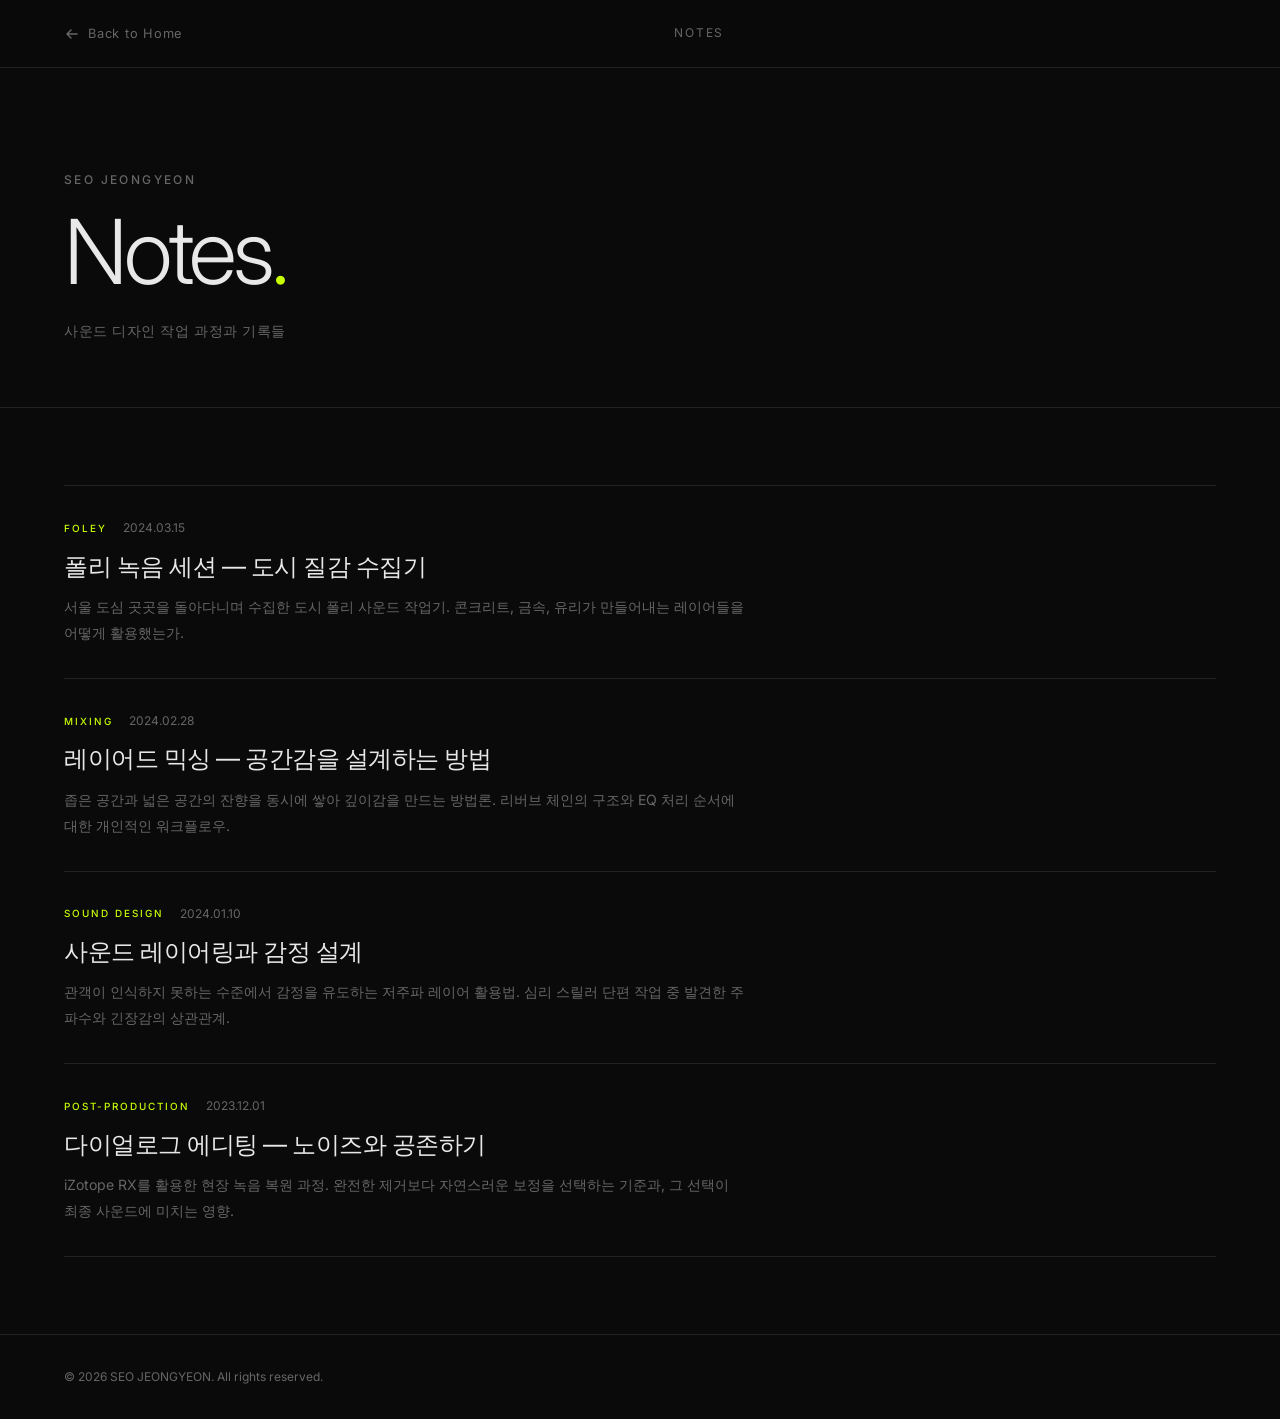
==== notes/index.html @ 38a4f03b "Add Notes section: nav link, list page, and article template Co-Authored-By: Claude Sonnet 4.6 <nore" ====
<!DOCTYPE html>
<html lang="ko">
<head>
  <meta charset="UTF-8" />
  <meta name="viewport" content="width=device-width, initial-scale=1.0" />
  <meta name="description" content="SEO JEONGYEON — 사운드 디자인 작업 일지" />
  <title>Notes — SEO JEONGYEON</title>
  <link rel="preconnect" href="https://fonts.googleapis.com" />
  <link rel="preconnect" href="https://fonts.gstatic.com" crossorigin />
  <link href="https://fonts.googleapis.com/css2?family=Inter:wght@300;400;500;600&display=swap" rel="stylesheet" />
  <link rel="stylesheet" href="../style.css" />
</head>
<body>

  <!-- ── TOP BAR ────────────────────────────────────── -->
  <header class="pd-topbar">
    <div class="pd-topbar__inner">
      <a href="../index.html" class="pd-back-btn">
        <svg width="16" height="16" viewBox="0 0 16 16" fill="none" aria-hidden="true">
          <path d="M13 8H3M7 4L3 8l4 4" stroke="currentColor" stroke-width="1.5"
                stroke-linecap="round" stroke-linejoin="round"/>
        </svg>
        Back to Home
      </a>
      <span class="pd-topbar__label">Notes</span>
      <span aria-hidden="true"></span>
    </div>
  </header>

  <main style="padding-top: var(--nav-h)">

    <!-- ── HERO ─────────────────────────────────────── -->
    <section class="cr-hero">
      <div class="container">
        <p class="cr-hero__eyebrow">SEO JEONGYEON</p>
        <h1 class="cr-hero__title">Notes<span class="accent">.</span></h1>
        <p class="cr-hero__sub">사운드 디자인 작업 과정과 기록들</p>
      </div>
    </section>

    <!-- ── NOTE LIST ─────────────────────────────────── -->
    <section class="cr-section">
      <div class="container">
        <div class="note-list">

          <a href="note-01.html" class="note-card">
            <div class="note-card__meta">
              <span class="note-card__category">Foley</span>
              <span class="note-card__date">2024.03.15</span>
            </div>
            <h2 class="note-card__title">폴리 녹음 세션 — 도시 질감 수집기</h2>
            <p class="note-card__summary">서울 도심 곳곳을 돌아다니며 수집한 도시 폴리 사운드 작업기. 콘크리트, 금속, 유리가 만들어내는 레이어들을 어떻게 활용했는가.</p>
          </a>

          <a href="note-01.html" class="note-card">
            <div class="note-card__meta">
              <span class="note-card__category">Mixing</span>
              <span class="note-card__date">2024.02.28</span>
            </div>
            <h2 class="note-card__title">레이어드 믹싱 — 공간감을 설계하는 방법</h2>
            <p class="note-card__summary">좁은 공간과 넓은 공간의 잔향을 동시에 쌓아 깊이감을 만드는 방법론. 리버브 체인의 구조와 EQ 처리 순서에 대한 개인적인 워크플로우.</p>
          </a>

          <a href="note-01.html" class="note-card">
            <div class="note-card__meta">
              <span class="note-card__category">Sound Design</span>
              <span class="note-card__date">2024.01.10</span>
            </div>
            <h2 class="note-card__title">사운드 레이어링과 감정 설계</h2>
            <p class="note-card__summary">관객이 인식하지 못하는 수준에서 감정을 유도하는 저주파 레이어 활용법. 심리 스릴러 단편 작업 중 발견한 주파수와 긴장감의 상관관계.</p>
          </a>

          <a href="note-01.html" class="note-card">
            <div class="note-card__meta">
              <span class="note-card__category">Post-production</span>
              <span class="note-card__date">2023.12.01</span>
            </div>
            <h2 class="note-card__title">다이얼로그 에디팅 — 노이즈와 공존하기</h2>
            <p class="note-card__summary">iZotope RX를 활용한 현장 녹음 복원 과정. 완전한 제거보다 자연스러운 보정을 선택하는 기준과, 그 선택이 최종 사운드에 미치는 영향.</p>
          </a>

        </div>
      </div>
    </section>

  </main>

  <!-- ── FOOTER ─────────────────────────────────────── -->
  <footer class="pd-footer">
    <div class="container">
      <p>© <span id="year"></span> SEO JEONGYEON. All rights reserved.</p>
    </div>
  </footer>

  <script>
    document.getElementById('year').textContent = new Date().getFullYear();
  </script>
</body>
</html>
---- style.css ----
/* ─────────────────────────────────────────
   DESIGN TOKENS
───────────────────────────────────────── */
:root {
  --bg:        #0a0a0a;
  --bg-2:      #111111;
  --bg-3:      #1a1a1a;
  --text:      #e8e8e8;
  --text-sub:  #666666;
  --accent:    #c8ff00;
  --border:    #222222;
  --max-w:     1280px;
  --nav-h:     68px;
  --gap:       clamp(2rem, 5vw, 4rem);

  --ease-out:  cubic-bezier(0.16, 1, 0.3, 1);
  --ease-in:   cubic-bezier(0.4, 0, 1, 1);
}

/* ─────────────────────────────────────────
   RESET & BASE
───────────────────────────────────────── */
*, *::before, *::after { box-sizing: border-box; margin: 0; padding: 0; }

html {
  scroll-behavior: smooth;
  -webkit-text-size-adjust: 100%;
}

body {
  font-family: 'Inter', system-ui, -apple-system, sans-serif;
  background: var(--bg);
  color: var(--text);
  line-height: 1.7;
  overflow-x: hidden;
}

img, video { display: block; max-width: 100%; }
a { color: inherit; text-decoration: none; }
ul, ol { list-style: none; }
button { cursor: pointer; border: none; background: none; font: inherit; color: inherit; }

/* ─────────────────────────────────────────
   UTILITY
───────────────────────────────────────── */
.container {
  width: 100%;
  max-width: var(--max-w);
  margin: 0 auto;
  padding: 0 clamp(1.5rem, 5vw, 4rem);
}

.accent { color: var(--accent); }

.section { padding: clamp(80px, 12vw, 140px) 0; }

.section-label {
  font-size: clamp(0.65rem, 1vw, 0.75rem);
  font-weight: 500;
  letter-spacing: 0.2em;
  text-transform: uppercase;
  color: var(--text-sub);
  margin-bottom: clamp(2.5rem, 5vw, 4rem);
}

.section-header {
  display: flex; align-items: baseline; justify-content: space-between;
  margin-bottom: clamp(2.5rem, 5vw, 4rem);
}

.section-header .section-label { margin-bottom: 0; }

.more-btn {
  font-size: 0.7rem; font-weight: 500; letter-spacing: 0.15em; text-transform: uppercase;
  color: var(--text-sub);
  border: 1px solid var(--border); border-radius: 2px;
  padding: 0.35rem 0.85rem;
  transition: border-color 0.25s, color 0.25s;
  white-space: nowrap;
}

.more-btn:hover { border-color: var(--accent); color: var(--accent); }

/* ─────────────────────────────────────────
   REVEAL ANIMATION
───────────────────────────────────────── */
.reveal {
  opacity: 0;
  transform: translateY(28px);
  transition: opacity 0.7s var(--ease-out), transform 0.7s var(--ease-out);
}

.reveal.is-visible {
  opacity: 1;
  transform: translateY(0);
}

.reveal:nth-child(2) { transition-delay: 0.08s; }
.reveal:nth-child(3) { transition-delay: 0.16s; }
.reveal:nth-child(4) { transition-delay: 0.24s; }

/* ─────────────────────────────────────────
   NAVIGATION
───────────────────────────────────────── */
.nav {
  position: fixed;
  top: 0; left: 0; right: 0;
  z-index: 100;
  height: var(--nav-h);
  transition: background 0.4s, border-color 0.4s;
}

.nav.scrolled {
  background: rgba(10, 10, 10, 0.88);
  backdrop-filter: blur(16px);
  -webkit-backdrop-filter: blur(16px);
  border-bottom: 1px solid var(--border);
}

.nav__inner {
  display: flex;
  align-items: center;
  justify-content: space-between;
  height: 100%;
  max-width: var(--max-w);
  margin: 0 auto;
  padding: 0 clamp(1.5rem, 5vw, 4rem);
}

.nav__logo {
  font-size: 1.1rem;
  font-weight: 600;
  letter-spacing: -0.02em;
}

.nav__links {
  display: flex;
  gap: 2.5rem;
  align-items: center;
}

.nav__link {
  font-size: 0.85rem;
  color: var(--text-sub);
  transition: color 0.25s;
  position: relative;
}

.nav__link::after {
  content: '';
  position: absolute;
  bottom: -3px; left: 0;
  width: 0; height: 1px;
  background: var(--accent);
  transition: width 0.3s var(--ease-out);
}

.nav__link:hover,
.nav__link.active { color: var(--text); }

.nav__link:hover::after,
.nav__link.active::after { width: 100%; }

.nav__link--cta {
  color: var(--accent);
  padding: 0.4rem 1rem;
  border: 1px solid var(--accent);
  border-radius: 2px;
  font-weight: 500;
  transition: background 0.25s, color 0.25s;
}

.nav__link--cta::after { display: none; }
.nav__link--cta:hover { background: var(--accent); color: var(--bg); }

.nav__burger {
  display: none;
  flex-direction: column;
  gap: 5px;
  padding: 4px;
}

.nav__burger span {
  display: block;
  width: 24px; height: 1.5px;
  background: var(--text);
  transition: transform 0.3s, opacity 0.3s;
}

.nav__burger[aria-expanded="true"] span:first-child { transform: translateY(6.5px) rotate(45deg); }
.nav__burger[aria-expanded="true"] span:last-child  { transform: translateY(-6.5px) rotate(-45deg); }

/* ─────────────────────────────────────────
   HERO
───────────────────────────────────────── */
.hero {
  position: relative;
  min-height: 100svh;
  display: flex;
  align-items: center;
  justify-content: center;
  text-align: center;
  overflow: hidden;
  padding-top: var(--nav-h);
}

.hero__grain {
  position: absolute; inset: 0; z-index: 0; pointer-events: none;
  opacity: 0.035;
  background-image: url("data:image/svg+xml,%3Csvg viewBox='0 0 512 512' xmlns='http://www.w3.org/2000/svg'%3E%3Cfilter id='noise'%3E%3CfeTurbulence type='fractalNoise' baseFrequency='0.9' numOctaves='4' stitchTiles='stitch'/%3E%3C/filter%3E%3Crect width='100%25' height='100%25' filter='url(%23noise)'/%3E%3C/svg%3E");
  background-size: 180px;
}

.hero__content {
  position: relative; z-index: 1;
  display: flex; flex-direction: column; align-items: center; gap: 1.5rem;
  padding: 0 clamp(1.5rem, 5vw, 4rem);
  max-width: 900px;
}

.hero__eyebrow {
  font-size: clamp(0.7rem, 1.2vw, 0.8rem);
  font-weight: 400; letter-spacing: 0.25em; text-transform: uppercase;
  color: var(--text-sub);
}

.hero__name {
  font-size: clamp(3.5rem, 9vw, 9rem);
  font-weight: 300; letter-spacing: -0.04em; line-height: 1;
}

.hero__tagline {
  font-size: clamp(1rem, 2vw, 1.25rem);
  font-weight: 300; color: var(--text-sub); min-height: 2em;
}

.cursor {
  display: inline-block; color: var(--accent);
  animation: blink 1s step-end infinite;
}

@keyframes blink {
  0%, 100% { opacity: 1; }
  50%       { opacity: 0; }
}

.hero__actions {
  display: flex; align-items: center; gap: 1.5rem;
  margin-top: 0.5rem; flex-wrap: wrap; justify-content: center;
}

.hero__cta {
  display: inline-flex; align-items: center; gap: 0.5rem;
  font-size: 0.85rem; font-weight: 500; letter-spacing: 0.05em; text-transform: uppercase;
  color: var(--text-sub);
  border-bottom: 1px solid var(--border); padding-bottom: 0.25rem;
  transition: color 0.25s, border-color 0.25s;
}

.hero__cta:hover { color: var(--accent); border-color: var(--accent); }

.hero__audio-toggle {
  display: inline-flex; align-items: center; gap: 0.45rem;
  font-size: 0.75rem; font-weight: 400; letter-spacing: 0.1em; text-transform: uppercase;
  color: var(--text-sub); opacity: 0.55;
  transition: opacity 0.25s, color 0.25s;
}

.hero__audio-toggle:hover { opacity: 1; }
.hero__audio-toggle.is-on  { opacity: 1; color: var(--accent); }

.hero__scroll-hint {
  position: absolute; bottom: 2.5rem; left: 50%; transform: translateX(-50%);
  display: flex; flex-direction: column; align-items: center; gap: 0.5rem;
  opacity: 0;
  animation: fadeInDelay 1.8s var(--ease-out) forwards;
}

.hero__scroll-hint span { font-size: 0.6rem; letter-spacing: 0.2em; text-transform: uppercase; }

.hero__scroll-line {
  width: 1px; height: 48px; background: var(--text-sub);
  transform-origin: top;
  animation: grow 1.4s var(--ease-out) 0.6s both;
}

@keyframes grow { from { transform: scaleY(0); } to { transform: scaleY(1); } }
@keyframes fadeInDelay { from { opacity: 0; } to { opacity: 0.3; } }

/* ─────────────────────────────────────────
   SHOWREEL
───────────────────────────────────────── */
.showreel__wrap {
  position: relative; width: 100%; aspect-ratio: 16/9;
  background: var(--bg-3); border: 1px solid var(--border); border-radius: 2px;
  overflow: hidden;
}

.showreel__wrap iframe { width: 100%; height: 100%; border: none; display: block; }

.showreel__placeholder {
  position: absolute; inset: 0;
  display: flex; flex-direction: column;
  align-items: center; justify-content: center; gap: 1.5rem;
}

.showreel__waveform {
  display: flex; align-items: center; gap: 4px; height: 60px;
}

.showreel__waveform span {
  display: block; width: 3px; border-radius: 2px;
  background: var(--border);
  animation: wave 1.6s ease-in-out infinite;
}

.showreel__waveform span:nth-child(1)  { height: 20px; animation-delay: 0.00s; }
.showreel__waveform span:nth-child(2)  { height: 34px; animation-delay: 0.10s; }
.showreel__waveform span:nth-child(3)  { height: 48px; animation-delay: 0.20s; }
.showreel__waveform span:nth-child(4)  { height: 38px; animation-delay: 0.05s; }
.showreel__waveform span:nth-child(5)  { height: 56px; animation-delay: 0.15s; }
.showreel__waveform span:nth-child(6)  { height: 44px; animation-delay: 0.30s; }
.showreel__waveform span:nth-child(7)  { height: 60px; animation-delay: 0.25s; }
.showreel__waveform span:nth-child(8)  { height: 52px; animation-delay: 0.10s; }
.showreel__waveform span:nth-child(9)  { height: 60px; animation-delay: 0.35s; }
.showreel__waveform span:nth-child(10) { height: 42px; animation-delay: 0.05s; }
.showreel__waveform span:nth-child(11) { height: 56px; animation-delay: 0.20s; }
.showreel__waveform span:nth-child(12) { height: 38px; animation-delay: 0.30s; }
.showreel__waveform span:nth-child(13) { height: 48px; animation-delay: 0.15s; }
.showreel__waveform span:nth-child(14) { height: 28px; animation-delay: 0.10s; }
.showreel__waveform span:nth-child(15) { height: 18px; animation-delay: 0.00s; }

.showreel__play-btn {
  width: 64px; height: 64px; border-radius: 50%;
  border: 1px solid var(--border);
  display: flex; align-items: center; justify-content: center;
  color: var(--text-sub);
  transition: border-color 0.3s, color 0.3s;
  cursor: default;
}

.showreel__title {
  font-size: 0.85rem; font-weight: 500; letter-spacing: 0.12em; text-transform: uppercase;
  color: var(--text-sub);
}

.showreel__sub {
  font-size: 0.7rem; letter-spacing: 0.06em; color: var(--border);
}

/* ─────────────────────────────────────────
   WORK (카테고리 필터 + 그리드)
───────────────────────────────────────── */
.work__filters {
  display: flex; flex-wrap: wrap; gap: 0.5rem;
  margin-bottom: clamp(2rem, 4vw, 3rem);
}

.filter-btn {
  font-size: 0.7rem; font-weight: 500; letter-spacing: 0.12em; text-transform: uppercase;
  color: var(--text-sub);
  border: 1px solid var(--border); border-radius: 2px;
  padding: 0.45rem 1rem;
  transition: border-color 0.25s, color 0.25s, background 0.25s;
}

.filter-btn:hover { border-color: #444; color: var(--text); }

.filter-btn.active {
  border-color: var(--accent); color: var(--accent);
  background: rgba(200, 255, 0, 0.06);
}

.work__grid {
  display: grid;
  grid-template-columns: repeat(auto-fill, minmax(min(380px, 100%), 1fr));
  gap: 2px;
}

/* ─────────────────────────────────────────
   ABOUT
───────────────────────────────────────── */
.about__grid {
  display: grid; grid-template-columns: 1fr 1fr;
  gap: var(--gap); align-items: start;
}

.about__text { display: flex; flex-direction: column; gap: 1.5rem; }

.about__body {
  font-size: clamp(1rem, 1.5vw, 1.15rem);
  font-weight: 300; line-height: 1.8;
}

.about__tags { display: flex; flex-wrap: wrap; gap: 0.5rem; }

.about__tags li {
  font-size: 0.75rem; font-weight: 400; letter-spacing: 0.08em; text-transform: uppercase;
  color: var(--text-sub); border: 1px solid var(--border); border-radius: 2px;
  padding: 0.3rem 0.75rem;
  transition: border-color 0.25s, color 0.25s;
}

.about__tags li:hover { border-color: var(--accent); color: var(--accent); }

.about__image-wrap { position: sticky; top: calc(var(--nav-h) + 2rem); }

/* ── Skills ────────────────────────────── */
.skills {
  margin-top: clamp(3rem, 6vw, 5rem);
  padding-top: clamp(2rem, 4vw, 3rem);
  border-top: 1px solid var(--border);
}

.skills__heading {
  font-size: clamp(0.65rem, 1vw, 0.75rem);
  font-weight: 500; letter-spacing: 0.2em; text-transform: uppercase;
  color: var(--text-sub); margin-bottom: 2rem;
}

.skills__grid {
  display: grid;
  grid-template-columns: repeat(auto-fill, minmax(180px, 1fr));
  gap: clamp(1.5rem, 3vw, 2.5rem);
}

.skills__group { display: flex; flex-direction: column; gap: 0.75rem; }

.skills__label {
  font-size: 0.65rem; font-weight: 600; letter-spacing: 0.2em; text-transform: uppercase;
  color: var(--accent);
}

.skills__list { display: flex; flex-direction: column; gap: 0.4rem; }

.skills__list li { font-size: 0.85rem; color: var(--text-sub); }

/* ── Career ────────────────────────────── */
.career {
  margin-top: clamp(2.5rem, 5vw, 4rem);
  padding-top: clamp(2rem, 4vw, 3rem);
  border-top: 1px solid var(--border);
}

.career__heading {
  font-size: clamp(0.65rem, 1vw, 0.75rem);
  font-weight: 500; letter-spacing: 0.2em; text-transform: uppercase;
  color: var(--text-sub); margin-bottom: 2rem;
}

.career__list { display: flex; flex-direction: column; }

.career__item {
  display: grid; grid-template-columns: 80px 1fr;
  gap: 2rem; padding: 1.5rem 0;
  border-bottom: 1px solid var(--border); align-items: start;
}

.career__item:first-child { border-top: 1px solid var(--border); }

.career__year {
  font-size: 0.8rem; font-weight: 400; color: var(--text-sub);
  letter-spacing: 0.04em; padding-top: 0.1em;
}

.career__title { font-size: 0.95rem; font-weight: 500; margin-bottom: 0.25rem; }
.career__org   { font-size: 0.8rem; color: var(--text-sub); }

.about__image-placeholder {
  aspect-ratio: 3/4; background: var(--bg-3); border: 1px solid var(--border); border-radius: 2px;
  display: flex; align-items: center; justify-content: center;
}

/* ─────────────────────────────────────────
   PROCESS
───────────────────────────────────────── */
.process { background: var(--bg-2); }

.process__list { display: flex; flex-direction: column; }

.process__item {
  display: grid; grid-template-columns: 80px 1fr;
  gap: 2rem; padding: 2.5rem 0;
  border-bottom: 1px solid var(--border); align-items: start;
  transition: background 0.3s;
}

.process__item:first-child { border-top: 1px solid var(--border); }
.process__item:hover { background: rgba(200, 255, 0, 0.02); }

.process__num {
  font-size: clamp(2rem, 4vw, 3rem); font-weight: 300;
  color: var(--border); line-height: 1; letter-spacing: -0.02em;
  transition: color 0.3s; padding-top: 0.1em;
}

.process__item:hover .process__num { color: var(--accent); }

.process__title { font-size: clamp(1rem, 2vw, 1.25rem); font-weight: 500; margin-bottom: 0.75rem; }
.process__desc  { font-size: 0.9rem; color: var(--text-sub); line-height: 1.8; max-width: 560px; }

/* ─────────────────────────────────────────
   PROJECTS (INDEX)
───────────────────────────────────────── */
.projects__grid {
  display: grid;
  grid-template-columns: repeat(auto-fill, minmax(min(380px, 100%), 1fr));
  gap: 2px;
}

/* Card link wrapper */
.project-card-link {
  display: block;
  text-decoration: none;
  color: inherit;
  outline-offset: 4px;
}

.project-card-link:focus-visible { outline: 2px solid var(--accent); }

.project-card {
  background: var(--bg-3);
  overflow: hidden;
  display: flex; flex-direction: column;
  height: 100%;
  transition: transform 0.4s var(--ease-out);
}

.project-card-link:hover .project-card { transform: translateY(-4px); }

.project-card__media {
  position: relative; aspect-ratio: 16/9; overflow: hidden; background: var(--bg-3);
}

.project-card__video {
  width: 100%; height: 100%; object-fit: cover;
  transition: transform 0.6s var(--ease-out);
}

.project-card-link:hover .project-card__video { transform: scale(1.04); }

.project-card__fallback {
  position: absolute; inset: 0;
  display: flex; align-items: center; justify-content: center;
  background: var(--bg-3);
}

.project-card__overlay {
  position: absolute; inset: 0;
  display: flex; align-items: center; justify-content: center;
  background: rgba(0, 0, 0, 0.5);
  opacity: 0; transition: opacity 0.3s;
}

.project-card-link:hover .project-card__overlay { opacity: 1; }

.project-card__view-label {
  display: inline-flex; align-items: center; gap: 0.5rem;
  font-size: 0.75rem; font-weight: 600; letter-spacing: 0.12em; text-transform: uppercase;
  color: var(--accent);
  border: 1px solid var(--accent); padding: 0.6rem 1.2rem; border-radius: 2px;
}

.project-card__info {
  padding: 1.5rem;
  display: flex; flex-direction: column; gap: 0.5rem;
  border: 1px solid var(--border); border-top: none;
  flex: 1;
}

.project-card__meta { display: flex; justify-content: space-between; align-items: center; }

.project-card__category {
  font-size: 0.65rem; font-weight: 500; letter-spacing: 0.18em; text-transform: uppercase;
  color: var(--accent);
}

.project-card__year { font-size: 0.75rem; color: var(--text-sub); }

.project-card__title { font-size: clamp(1.1rem, 2vw, 1.35rem); font-weight: 500; letter-spacing: -0.01em; }
.project-card__role  { font-size: 0.68rem; font-weight: 500; letter-spacing: 0.1em; text-transform: uppercase; color: var(--text-sub); }
.project-card__desc  { font-size: 0.85rem; color: var(--text-sub); line-height: 1.7; }

/* ─────────────────────────────────────────
   CONTACT
───────────────────────────────────────── */
.contact { background: var(--bg-2); }

.contact__inner { display: flex; flex-direction: column; gap: 3rem; max-width: 720px; }

.contact__heading {
  font-size: clamp(2.5rem, 6vw, 5.5rem);
  font-weight: 300; letter-spacing: -0.03em; line-height: 1.1;
}

.contact__links { display: flex; gap: 2rem; flex-wrap: wrap; }

.contact__link {
  display: inline-flex; align-items: center; gap: 0.6rem;
  font-size: 0.9rem; color: var(--text-sub);
  border-bottom: 1px solid var(--border); padding-bottom: 0.25rem;
  transition: color 0.25s, border-color 0.25s;
}

.contact__link:hover { color: var(--accent); border-color: var(--accent); }

/* ─────────────────────────────────────────
   FOOTER
───────────────────────────────────────── */
.footer { padding: 2rem 0; border-top: 1px solid var(--border); }
.footer p { font-size: 0.75rem; color: var(--text-sub); letter-spacing: 0.04em; }

/* ═════════════════════════════════════════
   PROJECT DETAIL PAGE STYLES
   (프로젝트 상세 페이지 전용 스타일)
═════════════════════════════════════════ */

/* ── Detail: Back nav bar ─────────────── */
.pd-topbar {
  position: fixed;
  top: 0; left: 0; right: 0;
  z-index: 100;
  height: var(--nav-h);
  background: rgba(10, 10, 10, 0.88);
  backdrop-filter: blur(16px);
  -webkit-backdrop-filter: blur(16px);
  border-bottom: 1px solid var(--border);
}

.pd-topbar__inner {
  display: flex; align-items: center; justify-content: space-between;
  height: 100%;
  max-width: var(--max-w);
  margin: 0 auto;
  padding: 0 clamp(1.5rem, 5vw, 4rem);
}

.pd-back-btn {
  display: inline-flex; align-items: center; gap: 0.5rem;
  font-size: 0.8rem; font-weight: 400; letter-spacing: 0.06em;
  color: var(--text-sub);
  transition: color 0.25s;
}

.pd-back-btn:hover { color: var(--text); }

.pd-back-btn svg { transition: transform 0.25s var(--ease-out); }
.pd-back-btn:hover svg { transform: translateX(-3px); }

.pd-topbar__label {
  font-size: 0.75rem; letter-spacing: 0.15em; text-transform: uppercase;
  color: var(--text-sub);
}

.pd-close-btn {
  font-size: 0.8rem; letter-spacing: 0.06em;
  color: var(--text-sub);
  transition: color 0.25s;
}

.pd-close-btn:hover { color: var(--accent); }

/* ── Detail: Hero ─────────────────────── */
.pd-hero {
  padding-top: var(--nav-h);
  min-height: 80svh;
  display: grid;
  grid-template-rows: 1fr auto;
  position: relative;
}

.pd-hero__media {
  position: relative;
  aspect-ratio: 21/9;
  background: var(--bg-3);
  overflow: hidden;
}

@media (max-width: 768px) {
  .pd-hero__media { aspect-ratio: 16/9; }
}

.pd-hero__video {
  width: 100%; height: 100%; object-fit: cover;
  opacity: 0.7;
}

.pd-hero__media-placeholder {
  position: absolute; inset: 0;
  display: flex; align-items: center; justify-content: center;
  background: var(--bg-3);
}

.pd-hero__waveform {
  display: flex; align-items: center; gap: 4px; height: 60px;
}

.pd-hero__waveform span {
  display: block; width: 3px; border-radius: 2px;
  background: var(--border);
  animation: wave 1.6s ease-in-out infinite;
}

.pd-hero__waveform span:nth-child(1)  { height: 18px; animation-delay: 0.0s; }
.pd-hero__waveform span:nth-child(2)  { height: 32px; animation-delay: 0.1s; }
.pd-hero__waveform span:nth-child(3)  { height: 48px; animation-delay: 0.2s; }
.pd-hero__waveform span:nth-child(4)  { height: 38px; animation-delay: 0.3s; }
.pd-hero__waveform span:nth-child(5)  { height: 56px; animation-delay: 0.0s; }
.pd-hero__waveform span:nth-child(6)  { height: 44px; animation-delay: 0.15s; }
.pd-hero__waveform span:nth-child(7)  { height: 60px; animation-delay: 0.25s; }
.pd-hero__waveform span:nth-child(8)  { height: 36px; animation-delay: 0.1s; }
.pd-hero__waveform span:nth-child(9)  { height: 52px; animation-delay: 0.35s; }
.pd-hero__waveform span:nth-child(10) { height: 28px; animation-delay: 0.05s; }
.pd-hero__waveform span:nth-child(11) { height: 42px; animation-delay: 0.2s; }
.pd-hero__waveform span:nth-child(12) { height: 20px; animation-delay: 0.3s; }

@keyframes wave {
  0%, 100% { transform: scaleY(1);   opacity: 0.4; }
  50%       { transform: scaleY(0.4); opacity: 0.15; }
}

.pd-hero__info {
  padding: clamp(2rem, 5vw, 4rem) 0;
  border-top: 1px solid var(--border);
}

.pd-hero__inner {
  max-width: var(--max-w);
  margin: 0 auto;
  padding: 0 clamp(1.5rem, 5vw, 4rem);
  display: grid;
  grid-template-columns: 1fr auto;
  gap: 2rem;
  align-items: end;
}

.pd-hero__category {
  font-size: 0.7rem; font-weight: 500; letter-spacing: 0.2em; text-transform: uppercase;
  color: var(--accent); margin-bottom: 0.75rem;
}

.pd-hero__title {
  font-size: clamp(2.5rem, 6vw, 5rem);
  font-weight: 300; letter-spacing: -0.03em; line-height: 1;
  margin-bottom: 1.5rem;
}

.pd-hero__meta { display: flex; gap: 2rem; flex-wrap: wrap; }

.pd-hero__meta-item { display: flex; flex-direction: column; gap: 0.25rem; }

.pd-hero__meta-label {
  font-size: 0.65rem; font-weight: 500; letter-spacing: 0.18em; text-transform: uppercase;
  color: var(--text-sub);
}

.pd-hero__meta-value { font-size: 0.85rem; color: var(--text); }

.pd-hero__tools { display: flex; flex-wrap: wrap; gap: 0.4rem; }

.pd-tool-tag {
  font-size: 0.65rem; font-weight: 500; letter-spacing: 0.1em; text-transform: uppercase;
  color: var(--text-sub); background: var(--bg-3);
  border: 1px solid var(--border); border-radius: 2px;
  padding: 0.25rem 0.6rem;
}

/* ── Detail: Section wrapper ──────────── */
.pd-section {
  padding: clamp(60px, 10vw, 120px) 0;
  border-top: 1px solid var(--border);
}

.pd-section__container {
  max-width: var(--max-w);
  margin: 0 auto;
  padding: 0 clamp(1.5rem, 5vw, 4rem);
}

.pd-section__label {
  font-size: 0.65rem; font-weight: 500; letter-spacing: 0.2em; text-transform: uppercase;
  color: var(--text-sub); margin-bottom: 2.5rem;
}

/* ── Before / After Player ────────────── */
.ba-player {
  background: #0d0d0d;
  border: 1px solid var(--border);
  border-radius: 2px;
  overflow: hidden;
  max-width: 960px;
}

/* Toggle row */
.ba-player__toggle-row {
  display: grid;
  grid-template-columns: 1fr 1fr;
}

.ba-toggle {
  position: relative;
  padding: 1rem 1.5rem;
  display: flex; align-items: center; gap: 0.75rem;
  font-size: 0.7rem; font-weight: 600; letter-spacing: 0.22em; text-transform: uppercase;
  color: var(--text-sub);
  border-bottom: 1px solid var(--border);
  transition: color 0.25s, background 0.25s;
}

.ba-toggle:first-child { border-right: 1px solid var(--border); }

.ba-toggle.active { color: var(--text); background: rgba(200, 255, 0, 0.04); }

.ba-toggle__dot {
  width: 6px; height: 6px; border-radius: 50%;
  background: var(--border);
  transition: background 0.25s;
  flex-shrink: 0;
}

.ba-toggle.active .ba-toggle__dot { background: var(--accent); }

.ba-toggle__sub {
  margin-left: auto;
  font-size: 0.6rem; font-weight: 400; letter-spacing: 0.05em; text-transform: none;
  color: var(--text-sub); opacity: 0.6;
}

.ba-toggle::after {
  content: '';
  position: absolute; bottom: 0; left: 0; right: 0;
  height: 2px; background: var(--accent);
  transform: scaleX(0); transform-origin: left;
  transition: transform 0.3s var(--ease-out);
}

.ba-toggle.active::after { transform: scaleX(1); }

/* Screen */
.ba-player__screen {
  position: relative; aspect-ratio: 16/9;
  background: #080808; overflow: hidden;
}

.ba-player__video {
  width: 100%; height: 100%;
  object-fit: cover; display: block;
}

/* Placeholder (no source yet) */
.ba-player__placeholder {
  position: absolute; inset: 0;
  display: flex; flex-direction: column;
  align-items: center; justify-content: center;
  gap: 1.25rem;
}

.ba-player__placeholder.hidden { display: none; }

.ba-player__placeholder-waveform {
  display: flex; align-items: center; gap: 3px; height: 40px;
}

.ba-player__placeholder-waveform span {
  display: block; width: 2.5px; border-radius: 2px; background: #2a2a2a;
  animation: wave 1.4s ease-in-out infinite;
}

.ba-player__placeholder-waveform span:nth-child(1)  { height: 12px; animation-delay: 0.0s; }
.ba-player__placeholder-waveform span:nth-child(2)  { height: 24px; animation-delay: 0.1s; }
.ba-player__placeholder-waveform span:nth-child(3)  { height: 36px; animation-delay: 0.2s; }
.ba-player__placeholder-waveform span:nth-child(4)  { height: 28px; animation-delay: 0.05s; }
.ba-player__placeholder-waveform span:nth-child(5)  { height: 40px; animation-delay: 0.15s; }
.ba-player__placeholder-waveform span:nth-child(6)  { height: 32px; animation-delay: 0.3s; }
.ba-player__placeholder-waveform span:nth-child(7)  { height: 20px; animation-delay: 0.1s; }
.ba-player__placeholder-waveform span:nth-child(8)  { height: 34px; animation-delay: 0.25s; }
.ba-player__placeholder-waveform span:nth-child(9)  { height: 16px; animation-delay: 0.05s; }

.ba-player__placeholder p {
  font-size: 0.7rem; letter-spacing: 0.12em; text-transform: uppercase;
  color: #333;
}

/* Mode badge */
.ba-player__badge {
  position: absolute; top: 1rem; left: 1rem;
  font-size: 0.58rem; font-weight: 700; letter-spacing: 0.3em; text-transform: uppercase;
  padding: 0.3rem 0.7rem;
  border-radius: 1px;
  pointer-events: none;
  transition: color 0.3s, border-color 0.3s, background 0.3s;
}

.ba-player__badge[data-mode="before"] {
  color: #888; border: 1px solid #333; background: rgba(0,0,0,0.6);
}

.ba-player__badge[data-mode="after"] {
  color: var(--accent); border: 1px solid var(--accent);
  background: rgba(200, 255, 0, 0.08);
}

/* Controls */
.ba-player__controls {
  padding: 1rem 1.25rem;
  border-top: 1px solid #161616;
  display: flex; flex-direction: column; gap: 0.75rem;
}

.ba-player__progress-row {
  display: flex; align-items: center; gap: 0.75rem;
}

/* Play / Pause button */
.ba-play-btn {
  width: 36px; height: 36px; border-radius: 50%;
  border: 1px solid #333;
  display: flex; align-items: center; justify-content: center;
  color: var(--text);
  flex-shrink: 0;
  transition: border-color 0.2s, color 0.2s, background 0.2s;
}

.ba-play-btn:hover { border-color: var(--accent); color: var(--accent); }
.ba-play-btn:active { background: rgba(200, 255, 0, 0.1); }

/* Progress track */
.ba-progress-track {
  flex: 1; height: 3px; background: #222; border-radius: 2px;
  cursor: pointer; position: relative;
  transition: height 0.2s;
}

.ba-progress-track:hover { height: 5px; }

.ba-progress-fill {
  position: absolute; left: 0; top: 0; bottom: 0;
  background: var(--accent); border-radius: 2px;
  width: 0%;
  pointer-events: none;
}

.ba-progress-thumb {
  position: absolute; top: 50%; width: 12px; height: 12px;
  background: var(--accent); border-radius: 50%;
  transform: translate(-50%, -50%);
  left: 0%; pointer-events: none;
  opacity: 0;
  transition: opacity 0.2s;
}

.ba-progress-track:hover .ba-progress-thumb { opacity: 1; }

/* Time display */
.ba-time {
  font-size: 0.7rem; letter-spacing: 0.04em; color: var(--text-sub);
  white-space: nowrap; flex-shrink: 0;
  font-variant-numeric: tabular-nums;
}

/* Volume row */
.ba-player__volume-row {
  display: flex; align-items: center; gap: 0.75rem;
}

.ba-mute-btn {
  display: flex; align-items: center;
  color: var(--text-sub);
  transition: color 0.2s;
  flex-shrink: 0;
}

.ba-mute-btn:hover { color: var(--text); }

.ba-volume-slider {
  -webkit-appearance: none; appearance: none;
  width: 80px; height: 3px;
  background: #222; border-radius: 2px; outline: none; cursor: pointer;
}

.ba-volume-slider::-webkit-slider-thumb {
  -webkit-appearance: none;
  width: 12px; height: 12px;
  border-radius: 50%; background: var(--text);
  cursor: pointer;
  transition: background 0.2s;
}

.ba-volume-slider::-webkit-slider-thumb:hover { background: var(--accent); }

.ba-volume-slider::-moz-range-thumb {
  width: 12px; height: 12px;
  border: none; border-radius: 50%; background: var(--text);
}

.ba-player__hint {
  font-size: 0.65rem; letter-spacing: 0.08em; color: #333;
  margin-left: auto;
}

/* ── Detail: Description ──────────────── */
.pd-description {
  max-width: 720px;
}

.pd-description p {
  font-size: clamp(1rem, 1.5vw, 1.1rem);
  font-weight: 300; line-height: 1.9; color: var(--text);
}

.pd-description p + p { margin-top: 1.25rem; }

/* ── Detail: Workflow ─────────────────── */
.pd-workflow__grid {
  display: grid;
  grid-template-columns: repeat(3, 1fr);
  gap: 2px;
  margin-bottom: clamp(2.5rem, 5vw, 4rem);
}

.pd-workflow__img {
  aspect-ratio: 4/3; background: var(--bg-3);
  border: 1px solid var(--border);
  display: flex; align-items: center; justify-content: center;
  overflow: hidden;
  position: relative;
  cursor: pointer;
  transition: border-color 0.3s;
}

.pd-workflow__img:hover { border-color: #444; }

.pd-workflow__img img {
  width: 100%; height: 100%; object-fit: cover;
  transition: transform 0.5s var(--ease-out);
}

.pd-workflow__img:hover img { transform: scale(1.04); }

.pd-workflow__img-placeholder {
  display: flex; flex-direction: column; align-items: center; gap: 0.75rem;
}

.pd-workflow__img-placeholder span {
  font-size: 0.65rem; letter-spacing: 0.12em; text-transform: uppercase; color: #333;
}

.pd-workflow__caption {
  max-width: 640px;
}

.pd-workflow__caption h3 {
  font-size: 1rem; font-weight: 500; margin-bottom: 0.75rem;
}

.pd-workflow__caption p {
  font-size: 0.9rem; color: var(--text-sub); line-height: 1.8;
}

/* ── Detail: Bottom nav ───────────────── */
.pd-bottom-nav {
  padding: clamp(3rem, 6vw, 6rem) 0;
  border-top: 1px solid var(--border);
}

.pd-bottom-nav__inner {
  max-width: var(--max-w); margin: 0 auto;
  padding: 0 clamp(1.5rem, 5vw, 4rem);
  display: flex; align-items: center; justify-content: space-between; gap: 1.5rem;
  flex-wrap: wrap;
}

.pd-btn {
  display: inline-flex; align-items: center; gap: 0.6rem;
  font-size: 0.8rem; font-weight: 500; letter-spacing: 0.1em; text-transform: uppercase;
  padding: 0.8rem 1.6rem;
  border-radius: 2px;
  transition: all 0.25s;
  cursor: pointer;
}

.pd-btn--outline {
  color: var(--text-sub); border: 1px solid var(--border);
}

.pd-btn--outline:hover { color: var(--text); border-color: #555; }

.pd-btn--accent {
  color: var(--bg); background: var(--accent); border: 1px solid var(--accent);
}

.pd-btn--accent:hover { background: #d8ff33; }

/* ── Detail: Footer ───────────────────── */
.pd-footer {
  padding: 2rem 0;
  border-top: 1px solid var(--border);
}

.pd-footer p { font-size: 0.75rem; color: var(--text-sub); }

/* ─────────────────────────────────────────
   NOTES — LIST PAGE
───────────────────────────────────────── */
.note-list { display: flex; flex-direction: column; }

.note-card {
  display: block;
  padding: 2rem 0;
  border-bottom: 1px solid var(--border);
  transition: border-color 0.25s;
}

.note-card:first-child { border-top: 1px solid var(--border); }
.note-card:hover { border-color: #333; }

.note-card__meta {
  display: flex; align-items: center; gap: 1rem;
  margin-bottom: 0.75rem;
}

.note-card__category {
  font-size: 0.62rem; font-weight: 500; letter-spacing: 0.2em; text-transform: uppercase;
  color: var(--accent);
}

.note-card__date { font-size: 0.75rem; color: var(--text-sub); }

.note-card__title {
  font-size: clamp(1.1rem, 2.5vw, 1.5rem);
  font-weight: 400; letter-spacing: -0.02em; line-height: 1.3;
  margin-bottom: 0.75rem;
  transition: color 0.25s;
}

.note-card:hover .note-card__title { color: var(--accent); }

.note-card__summary {
  font-size: 0.88rem; color: var(--text-sub); line-height: 1.85;
  max-width: 680px;
}

/* ─────────────────────────────────────────
   NOTES — ARTICLE PAGE
───────────────────────────────────────── */
.note-article__header {
  padding: clamp(3rem, 8vw, 7rem) 0 clamp(2rem, 5vw, 4rem);
  border-bottom: 1px solid var(--border);
}

.note-article__category {
  font-size: 0.65rem; font-weight: 500; letter-spacing: 0.2em; text-transform: uppercase;
  color: var(--accent); margin-bottom: 1.5rem;
}

.note-article__title {
  font-size: clamp(2.5rem, 6vw, 5.5rem);
  font-weight: 300; letter-spacing: -0.04em; line-height: 1.05;
  margin-bottom: 2rem;
}

.note-article__date { font-size: 0.75rem; color: var(--text-sub); letter-spacing: 0.04em; }

.note-article__body { padding: clamp(3rem, 6vw, 5rem) 0; }

.note-article__container { max-width: 720px; }

.note-article__container p {
  font-size: clamp(1rem, 1.5vw, 1.1rem);
  font-weight: 300; line-height: 1.95; color: var(--text);
  margin-bottom: 1.75rem;
}

.note-article__container h2 {
  font-size: clamp(1rem, 1.8vw, 1.2rem); font-weight: 500; letter-spacing: -0.01em;
  margin: 3rem 0 1.25rem;
  padding-top: 1rem; border-top: 1px solid var(--border);
}

/* Audio Player */
.note-audio {
  margin: 2.5rem 0;
  padding: 1.25rem 1.5rem;
  background: var(--bg-3); border: 1px solid var(--border); border-radius: 2px;
}

.note-audio__label {
  font-size: 0.62rem; font-weight: 500; letter-spacing: 0.18em; text-transform: uppercase;
  color: var(--text-sub); margin-bottom: 0.85rem;
}

.note-audio audio { width: 100%; display: block; accent-color: var(--accent); }

/* Figure / Image */
.note-figure { margin: 2.5rem 0; }

.note-figure__placeholder {
  aspect-ratio: 16/9;
  background: var(--bg-3); border: 1px solid var(--border);
  display: flex; align-items: center; justify-content: center;
  margin-bottom: 0.75rem;
}

.note-figure__placeholder span {
  font-size: 0.65rem; letter-spacing: 0.15em; text-transform: uppercase; color: #333;
}

.note-figure img { width: 100%; display: block; margin-bottom: 0.75rem; }

.note-figure figcaption {
  font-size: 0.75rem; color: var(--text-sub); line-height: 1.7; letter-spacing: 0.02em;
}

/* Back button section */
.note-back {
  padding: clamp(2rem, 5vw, 4rem) 0;
  border-top: 1px solid var(--border);
}

/* ─────────────────────────────────────────
   CREDITS PAGE
───────────────────────────────────────── */
.cr-hero {
  padding: clamp(3rem, 8vw, 7rem) 0 clamp(2rem, 5vw, 4rem);
  border-bottom: 1px solid var(--border);
}

.cr-hero__eyebrow {
  font-size: clamp(0.65rem, 1vw, 0.75rem);
  font-weight: 500; letter-spacing: 0.2em; text-transform: uppercase;
  color: var(--text-sub); margin-bottom: 1rem;
}

.cr-hero__title {
  font-size: clamp(3rem, 7vw, 7rem);
  font-weight: 300; letter-spacing: -0.04em; line-height: 1;
}

.cr-hero__sub {
  margin-top: 1.5rem;
  font-size: 0.85rem; color: var(--text-sub); letter-spacing: 0.04em;
}

.cr-section {
  padding: clamp(3rem, 6vw, 5rem) 0;
}

.credits-grid {
  display: grid;
  grid-template-columns: repeat(auto-fill, minmax(260px, 1fr));
  gap: 2px;
}

.credit-card {
  background: var(--bg-3);
  border: 1px solid var(--border);
  padding: 1.5rem;
  display: flex; flex-direction: column; gap: 0.4rem;
  transition: border-color 0.25s;
}

.credit-card:hover { border-color: #444; }

.credit-card__year {
  font-size: 0.65rem; color: var(--text-sub); letter-spacing: 0.06em;
  margin-bottom: 0.2rem;
}

.credit-card__title {
  font-size: 1rem; font-weight: 500; letter-spacing: -0.01em;
}

.credit-card__category {
  font-size: 0.62rem; font-weight: 500; letter-spacing: 0.18em; text-transform: uppercase;
  color: var(--accent);
}

.credit-card__role {
  font-size: 0.8rem; color: var(--text-sub); margin-top: 0.25rem;
}

/* ─────────────────────────────────────────
   RESPONSIVE — TABLET (≤ 1024px)
───────────────────────────────────────── */
@media (max-width: 1024px) {
  .about__grid           { grid-template-columns: 1fr; }
  .about__image-wrap     { position: static; max-width: 360px; }
  .about__image-placeholder { aspect-ratio: 4/3; }

  .pd-hero__inner        { grid-template-columns: 1fr; }
  .pd-workflow__grid     { grid-template-columns: repeat(2, 1fr); }
}

/* ─────────────────────────────────────────
   RESPONSIVE — MOBILE (≤ 768px)
───────────────────────────────────────── */
@media (max-width: 768px) {
  /* Nav */
  .nav__links {
    position: fixed; top: var(--nav-h); left: 0; right: 0;
    flex-direction: column; gap: 0; background: var(--bg);
    border-bottom: 1px solid var(--border);
    transform: translateY(-120%); transition: transform 0.4s var(--ease-out);
    padding: 1rem 0;
  }

  .nav__links.open { transform: translateY(0); }

  .nav__link {
    display: block; padding: 1rem clamp(1.5rem, 5vw, 4rem); font-size: 1rem;
  }

  .nav__link::after { display: none; }
  .nav__link--cta { margin: 0.5rem clamp(1.5rem, 5vw, 4rem) 0; display: inline-flex; }
  .nav__burger { display: flex; }

  /* Process */
  .process__item { grid-template-columns: 50px 1fr; gap: 1rem; }

  /* Contact */
  .contact__links { flex-direction: column; gap: 1.25rem; }

  /* Work */
  .work__grid { gap: 1px; }

  /* Detail */
  .pd-workflow__grid { grid-template-columns: 1fr; }
  .ba-volume-slider  { width: 60px; }
  .pd-topbar__label  { display: none; }
  .pd-hero__media    { aspect-ratio: 16/9; }
}

/* ─────────────────────────────────────────
   REDUCED MOTION
───────────────────────────────────────── */
@media (prefers-reduced-motion: reduce) {
  *, *::before, *::after { animation-duration: 0.01ms !important; transition-duration: 0.01ms !important; }
  .reveal { opacity: 1; transform: none; }
}
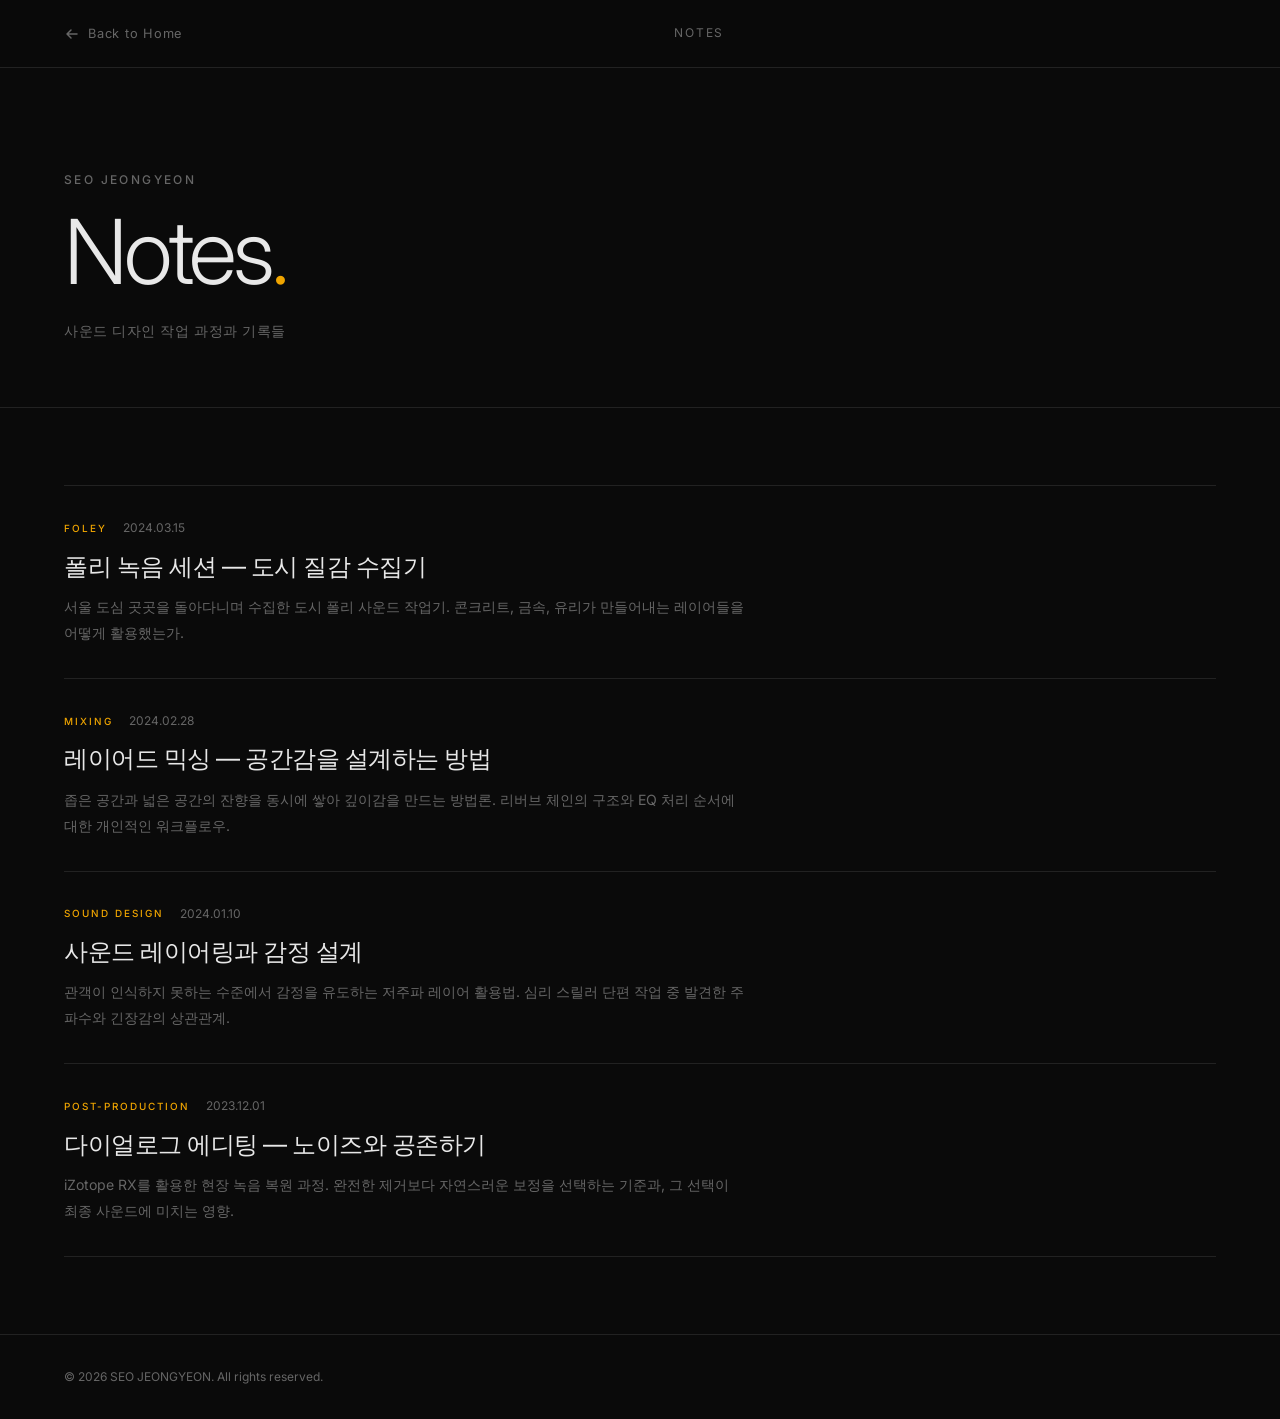
==== commit 1f2e8119: "Add Google Analytics 4 (G-EVB23PLC7V) to all pages Co-Authored-By: Claude Sonnet 4.6 <noreply@anthro" ====
--- a/notes/index.html
+++ b/notes/index.html
@@ -9,6 +9,14 @@
   <link rel="preconnect" href="https://fonts.gstatic.com" crossorigin />
   <link href="https://fonts.googleapis.com/css2?family=Inter:wght@300;400;500;600&display=swap" rel="stylesheet" />
   <link rel="stylesheet" href="../style.css" />
+  <!-- Google Analytics -->
+  <script async src="https://www.googletagmanager.com/gtag/js?id=G-EVB23PLC7V"></script>
+  <script>
+    window.dataLayer = window.dataLayer || [];
+    function gtag(){dataLayer.push(arguments);}
+    gtag('js', new Date());
+    gtag('config', 'G-EVB23PLC7V');
+  </script>
 </head>
 <body>
 
--- a/style.css
+++ b/style.css
@@ -7,7 +7,7 @@
   --bg-3:      #1a1a1a;
   --text:      #e8e8e8;
   --text-sub:  #666666;
-  --accent:    #c8ff00;
+  --accent:    #F0A500;
   --border:    #222222;
   --max-w:     1280px;
   --nav-h:     68px;
@@ -71,15 +71,15 @@
 .section-header .section-label { margin-bottom: 0; }
 
 .more-btn {
-  font-size: 0.7rem; font-weight: 500; letter-spacing: 0.15em; text-transform: uppercase;
-  color: var(--text-sub);
-  border: 1px solid var(--border); border-radius: 2px;
-  padding: 0.35rem 0.85rem;
-  transition: border-color 0.25s, color 0.25s;
+  font-size: 0.75rem; font-weight: 600; letter-spacing: 0.12em; text-transform: uppercase;
+  color: var(--accent);
+  border: 1px solid var(--accent); border-radius: 2px;
+  padding: 0.4rem 1rem;
+  transition: background 0.2s, color 0.2s;
   white-space: nowrap;
 }
 
-.more-btn:hover { border-color: var(--accent); color: var(--accent); }
+.more-btn:hover { background: var(--accent); color: var(--bg); }
 
 /* ─────────────────────────────────────────
    REVEAL ANIMATION
@@ -381,7 +381,7 @@
    ABOUT
 ───────────────────────────────────────── */
 .about__grid {
-  display: grid; grid-template-columns: 1fr 1fr;
+  display: grid; grid-template-columns: 2.5fr 1fr;
   gap: var(--gap); align-items: start;
 }
 
@@ -390,6 +390,9 @@
 .about__body {
   font-size: clamp(1rem, 1.5vw, 1.15rem);
   font-weight: 300; line-height: 1.8;
+  word-break: keep-all;
+  overflow-wrap: break-word;
+  word-wrap: break-word;
 }
 
 .about__tags { display: flex; flex-wrap: wrap; gap: 0.5rem; }
@@ -405,6 +408,18 @@
 
 .about__image-wrap { position: sticky; top: calc(var(--nav-h) + 2rem); }
 
+.about__photo {
+  width: 100%;
+  object-fit: cover;
+  border-radius: 2px;
+  aspect-ratio: 3/4;
+  max-height: 360px;
+}
+
+@media (max-width: 1024px) {
+  .about__photo { max-height: none; }
+}
+
 /* ── Skills ────────────────────────────── */
 .skills {
   margin-top: clamp(3rem, 6vw, 5rem);
@@ -432,13 +447,35 @@
 }
 
 .skills__list { display: flex; flex-direction: column; gap: 0.4rem; }
-
 .skills__list li { font-size: 0.85rem; color: var(--text-sub); }
+
+/* Row + pill layout */
+.skills__rows { display: flex; flex-direction: column; gap: 1rem; }
+
+.skills__row {
+  display: flex; align-items: center; gap: 1.5rem; flex-wrap: wrap;
+}
+
+.skills__row .skills__label { min-width: 110px; flex-shrink: 0; margin-bottom: 0; }
+
+.skills__pills {
+  display: flex; flex-wrap: wrap; gap: 0.4rem;
+}
+
+.skills__pills li {
+  font-size: 0.72rem; font-weight: 400; letter-spacing: 0.08em; text-transform: uppercase;
+  color: var(--text-sub);
+  border: 1px solid var(--border); border-radius: 2px;
+  padding: 0.3rem 0.75rem;
+  transition: border-color 0.25s, color 0.25s;
+}
+
+.skills__pills li:hover { border-color: var(--accent); color: var(--accent); }
 
 /* ── Career ────────────────────────────── */
 .career {
-  margin-top: clamp(2.5rem, 5vw, 4rem);
-  padding-top: clamp(2rem, 4vw, 3rem);
+  margin-top: 2.5rem;
+  padding-top: 1.5rem;
   border-top: 1px solid var(--border);
 }
 
@@ -543,6 +580,10 @@
   position: absolute; inset: 0;
   display: flex; align-items: center; justify-content: center;
   background: var(--bg-3);
+}
+
+.project-card__media:has(.project-card__video[poster]) .project-card__fallback {
+  display: none;
 }
 
 .project-card__overlay {
@@ -1006,6 +1047,7 @@
 .pd-description p {
   font-size: clamp(1rem, 1.5vw, 1.1rem);
   font-weight: 300; line-height: 1.9; color: var(--text);
+  word-break: keep-all; overflow-wrap: break-word;
 }
 
 .pd-description p + p { margin-top: 1.25rem; }
@@ -1055,6 +1097,7 @@
 
 .pd-workflow__caption p {
   font-size: 0.9rem; color: var(--text-sub); line-height: 1.8;
+  word-break: keep-all; overflow-wrap: break-word;
 }
 
 /* ── Detail: Bottom nav ───────────────── */
